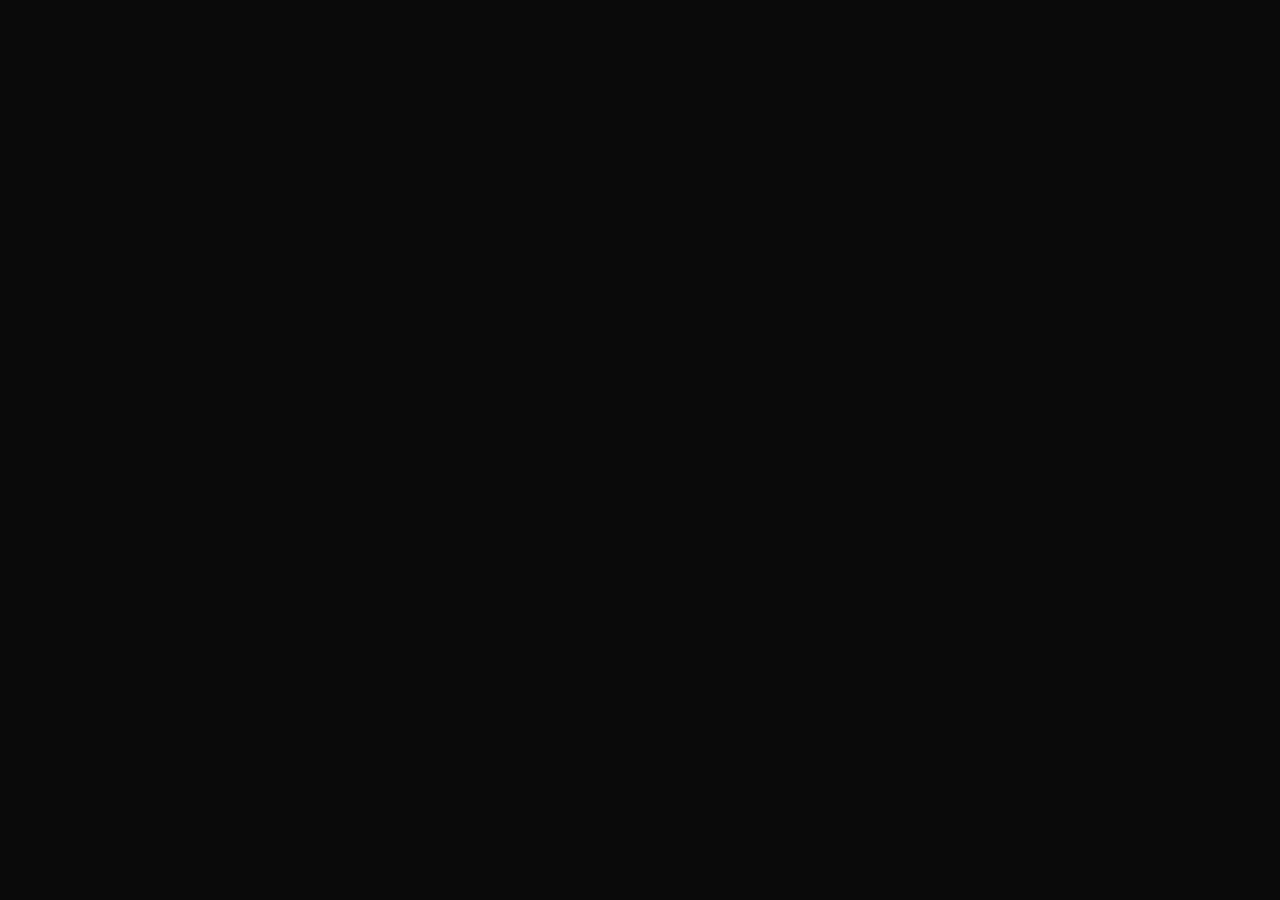
==== index.html @ 914f7a92 "added encrypted share link generator and secure link opener panel" ====
<!DOCTYPE html>
<html lang="en">
<head>
<meta charset="UTF-8">
<meta name="viewport" content="width=device-width, initial-scale=1.0">
<title>PhantomPen OS — Private Creative Workspace</title>
<link href="https://fonts.googleapis.com/css2?family=DM+Mono:wght@300;400;500&family=Syne:wght@400;600;700;800&family=Instrument+Serif:ital@0;1&display=swap" rel="stylesheet">
<link rel="stylesheet" href="src/styles.css">
</head>
<body>
  <div id="app">
    <!-- Boot Screen -->
    <div id="boot-screen">
      <div class="boot-inner">
        <div class="boot-logo">
          <span class="ghost-icon">◈</span>
          <h1>PhantomPen<span class="os-tag">OS</span></h1>
        </div>
        <div class="boot-bar-wrap">
          <div class="boot-bar"><div class="boot-fill"></div></div>
        </div>
        <p class="boot-status">Initializing secure workspace...</p>
      </div>
    </div>
    <!-- Unlock Screen -->
    <div id="unlock-screen" class="hidden">
        <div class="unlock-inner">
          <div class="lock-icon">🔒</div>
          <h2>Enter Passphrase</h2>
          <p class="unlock-sub">All data is encrypted locally. Nothing leaves your device.</p>
          <input type="password" id="passphrase-input" placeholder="Enter passphrase..." autocomplete="off" />
          <button id="unlock-btn" class="btn-primary">Unlock Workspace</button>
          <button id="create-btn" class="btn-ghost">Create New Vault</button>
          <p class="unlock-hint" id="unlock-hint"></p>
        </div>
      </div>
  
      <!-- Main Workspace -->
      <div id="workspace" class="hidden">
        <!-- Sidebar -->
        <aside id="sidebar">
          <div class="sidebar-header">
            <span class="ghost-icon-sm">◈</span>
            <span class="brand-sm">PhantomPen<em>OS</em></span>
            <button id="lock-btn" title="Lock Workspace">🔒</button>
          </div>
  
          <div class="sidebar-section">
            <div class="section-label">WORKSPACE</div>
            <button class="nav-btn active" data-panel="editor" onclick="switchPanel('editor')">
              <span>✏️</span> Editor
            </button>
            <button class="nav-btn" data-panel="files" onclick="switchPanel('files')">
              <span>📁</span> Files
            </button>
            <button class="nav-btn" data-panel="history" onclick="switchPanel('history')">
              <span>🕐</span> History
            </button>
            <button class="nav-btn" data-panel="share" onclick="switchPanel('share')">
              <span>🔗</span> Share
            </button>
            <button class="nav-btn" data-panel="settings" onclick="switchPanel('settings')">
              <span>⚙️</span> Settings
            </button>
          </div>
  
          <div class="sidebar-section">
            <div class="section-label">DOCUMENTS</div>
            <div id="doc-list"></div>
            <button class="new-doc-btn" onclick="newDocument()">+ New Document</button>
          </div>
  
          <div class="sidebar-footer">
            <div class="vault-status">
              <span class="status-dot"></span>
              <span id="vault-label">Vault locked</span>
            </div>
            <div class="storage-info" id="storage-info">0 docs · 0 KB</div>
          </div>
        </aside>
      <!-- Main Content -->
      <main id="main-content">

        <!-- Editor Panel -->
        <div id="panel-editor" class="panel active">
          <div class="editor-toolbar">
            <div class="doc-title-wrap">
              <input type="text" id="doc-title" placeholder="Untitled Document" class="doc-title-input" />
              <span class="save-indicator" id="save-indicator">●</span>
            </div>
            <div class="toolbar-actions">
              <button class="tool-btn" onclick="formatText('bold')" title="Bold">𝐁</button>
              <button class="tool-btn" onclick="formatText('italic')" title="Italic">𝐼</button>
              <button class="tool-btn" onclick="insertHeading(1)" title="H1">H1</button>
              <button class="tool-btn" onclick="insertHeading(2)" title="H2">H2</button>
              <button class="tool-btn" onclick="insertCodeBlock()" title="Code">⌨</button>
              <div class="toolbar-sep"></div>
              <button class="tool-btn" onclick="saveCurrentDoc()" title="Save">💾</button>
              <button class="tool-btn" onclick="exportDoc()" title="Export">⬇</button>
            </div>
          </div>
          <div id="editor" contenteditable="true" spellcheck="true" placeholder="Start writing... Everything is saved locally and encrypted."></div>
          <div class="editor-statusbar">
            <span id="word-count">0 words</span>
            <span id="char-count">0 chars</span>
            <span id="last-saved">Not saved</span>
          </div>
        </div>

        <!-- Files Panel -->
        <div id="panel-files" class="panel">
          <div class="panel-header">
            <h2>📁 File Vault</h2>
            <p>All files stored and encrypted locally.</p>
          </div>
          <div class="files-grid" id="files-grid">
            <div class="file-upload-zone" id="drop-zone">
              <div class="drop-content">
                <span class="drop-icon">⬆</span>
                <p>Drop files here or click to upload</p>
                <p class="drop-sub">Images, PDFs, code files — encrypted on-device</p>
                <input type="file" id="file-input" multiple hidden />
                <button class="btn-primary" onclick="document.getElementById('file-input').click()">Choose Files</button>
              </div>
            </div>
          </div>
          <div id="file-list" class="file-list"></div>
        </div>

        <!-- History Panel -->
        <div id="panel-history" class="panel">
          <div class="panel-header">
            <h2>🕐 Version History</h2>
            <p>Every save creates a snapshot. Restore any version.</p>
          </div>
          <div class="history-doc-select">
            <label>Document:</label>
            <select id="history-doc-select" onchange="loadHistory()">
              <option value="">— Select document —</option>
            </select>
          </div>
          <div id="history-list" class="history-list">
            <div class="empty-state">Select a document to view its history.</div>
          </div>
        </div>
        <!-- Share Panel -->
        <div id="panel-share" class="panel">
            <div class="panel-header">
              <h2>🔗 Secure Share</h2>
              <p>Generate encrypted, expiring share links. No server required — the key is in the URL fragment.</p>
            </div>
            <div class="share-form">
              <div class="form-group">
                <label>Document to share</label>
                <select id="share-doc-select">
                  <option value="">— Select document —</option>
                </select>
              </div>
              <div class="form-group">
                <label>Expires after</label>
                <select id="share-expiry">
                  <option value="3600000">1 hour</option>
                  <option value="86400000" selected>24 hours</option>
                  <option value="604800000">7 days</option>
                  <option value="0">Never</option>
                </select>
              </div>
              <div class="form-group">
                <label>Password protect (optional)</label>
                <input type="password" id="share-password" placeholder="Extra password layer..." />
              </div>
              <button class="btn-primary" onclick="generateShareLink()">Generate Share Link</button>
            </div>
            <div id="share-result" class="share-result hidden">
              <div class="share-link-box">
                <label>Your secure link:</label>
                <div class="link-copy-row">
                  <input type="text" id="share-link-output" readonly />
                  <button class="btn-copy" onclick="copyShareLink()">Copy</button>
                </div>
                <p class="share-note">⚠ The encryption key is in the URL fragment (#). Anyone with this link can read the document.</p>
              </div>
            </div>
  
            <div class="share-divider"></div>
  
            <div class="panel-header">
              <h2> Open Shared Link</h2>
              <p>Paste a PhantomPen share link to decrypt and read it.</p>
            </div>
            <div class="share-form">
              <div class="form-group">
                <label>Paste share link</label>
                <input type="text" id="open-share-input" placeholder="phantompen://share#..." />
              </div>
              <button class="btn-primary" onclick="openShareLink()">Decrypt & Open</button>
            </div>
            <div id="open-share-result" class="open-share-result hidden"></div>
          </div>
---- src/styles.css ----
:root {
    --bg: #0a0a0b;
    --bg2: #111114;
    --bg3: #18181c;
    --border: #2a2a30;
    --border2: #3a3a42;
    --text: #e8e8f0;
    --text2: #8888a0;
    --text3: #55556a;
    --accent: #7fff7f;
    --accent2: #5fdf5f;
    --accent-dim: #7fff7f22;
    --danger: #ff5f5f;
    --warn: #ffbf5f;
    --font-ui: 'Syne', sans-serif;
    --font-mono: 'DM Mono', monospace;
    --font-editor: 'Instrument Serif', serif;
    --sidebar-w: 240px;
    --radius: 8px;
  }
  
  *, *::before, *::after { box-sizing: border-box; margin: 0; padding: 0; }
  
  html, body {
    height: 100%;
    background: var(--bg);
    color: var(--text);
    font-family: var(--font-ui);
    font-size: 14px;
    overflow: hidden;
  }
  
  #app { height: 100vh; width: 100vw; overflow: hidden; }
  
  .hidden { display: none !important; }
  
  /* ─── BOOT SCREEN ─── */
  #boot-screen {
    position: fixed; inset: 0;
    background: var(--bg);
    display: flex; align-items: center; justify-content: center;
    z-index: 1000;
    animation: bootFadeOut 0.5s ease 2.5s forwards;
  }
  @keyframes bootFadeOut {
    to { opacity: 0; pointer-events: none; }
  }
  .boot-inner { text-align: center; }
  .boot-logo {
    display: flex; align-items: center; gap: 12px;
    justify-content: center; margin-bottom: 40px;
  }
  .ghost-icon {
    font-size: 48px; color: var(--accent);
    animation: ghostPulse 2s ease-in-out infinite;
  }
  @keyframes ghostPulse {
    0%, 100% { opacity: 1; text-shadow: 0 0 20px var(--accent); }
    50% { opacity: 0.6; text-shadow: 0 0 40px var(--accent); }
  }
  .boot-logo h1 {
    font-family: var(--font-ui);
    font-size: 36px;
    font-weight: 800;
    letter-spacing: -1px;
    color: var(--text);
  }
  .os-tag {
    font-size: 12px;
    background: var(--accent);
    color: var(--bg);
    padding: 2px 6px;
    border-radius: 4px;
    margin-left: 6px;
    vertical-align: middle;
    font-weight: 700;
    letter-spacing: 1px;
  }
  .boot-bar-wrap {
    width: 200px; margin: 0 auto 16px;
    background: var(--bg3); border-radius: 99px;
    height: 3px; overflow: hidden;
  }
  .boot-bar { height: 3px; }
  .boot-fill {
    height: 100%; background: var(--accent);
    border-radius: 99px;
    animation: bootProgress 2.4s ease forwards;
  }
  @keyframes bootProgress { from { width: 0%; } to { width: 100%; } }
  .boot-status {
    font-family: var(--font-mono);
    font-size: 11px;
    color: var(--text3);
    letter-spacing: 0.5px;
  }
  
  /* ─── UNLOCK SCREEN ─── */
  #unlock-screen {
    position: fixed; inset: 0;
    background: var(--bg);
    display: flex; align-items: center; justify-content: center;
    z-index: 900;
  }
  .unlock-inner {
    width: 380px;
    background: var(--bg2);
    border: 1px solid var(--border);
    border-radius: 16px;
    padding: 40px;
    text-align: center;
    box-shadow: 0 40px 80px rgba(0,0,0,0.5);
  }
  .lock-icon { font-size: 40px; margin-bottom: 16px; }
  .unlock-inner h2 {
    font-size: 24px; font-weight: 700;
    margin-bottom: 8px;
  }
  .unlock-sub {
    color: var(--text2); font-size: 13px;
    margin-bottom: 24px; line-height: 1.5;
  }
  #passphrase-input {
    width: 100%;
    background: var(--bg3);
    border: 1px solid var(--border);
    border-radius: var(--radius);
    color: var(--text);
    font-family: var(--font-mono);
    font-size: 14px;
    padding: 12px 16px;
    outline: none;
    margin-bottom: 12px;
    letter-spacing: 2px;
    transition: border-color 0.2s;
  }
  #passphrase-input:focus { border-color: var(--accent); }
  .btn-primary {
    width: 100%; padding: 12px;
    background: var(--accent);
    color: var(--bg);
    border: none; border-radius: var(--radius);
    font-family: var(--font-ui);
    font-size: 14px; font-weight: 700;
    cursor: pointer; letter-spacing: 0.5px;
    transition: background 0.2s, transform 0.1s;
    margin-bottom: 8px;
  }
  .btn-primary:hover { background: var(--accent2); }
  .btn-primary:active { transform: scale(0.98); }
  .btn-ghost {
    width: 100%; padding: 12px;
    background: transparent;
    color: var(--text2);
    border: 1px solid var(--border);
    border-radius: var(--radius);
    font-family: var(--font-ui);
    font-size: 14px; cursor: pointer;
    transition: border-color 0.2s, color 0.2s;
  }
  .btn-ghost:hover { border-color: var(--border2); color: var(--text); }
  .unlock-hint {
    margin-top: 12px; font-size: 12px;
    color: var(--danger); min-height: 16px;
  }
  
  /* ─── WORKSPACE ─── */
  #workspace {
    display: flex; height: 100vh;
  }

/* ─── SIDEBAR ─── */
#sidebar {
    width: var(--sidebar-w);
    background: var(--bg2);
    border-right: 1px solid var(--border);
    display: flex; flex-direction: column;
    flex-shrink: 0;
    overflow: hidden;
  }
  .sidebar-header {
    display: flex; align-items: center; gap: 8px;
    padding: 16px;
    border-bottom: 1px solid var(--border);
  }
  .ghost-icon-sm {
    color: var(--accent); font-size: 18px;
  }
  .brand-sm {
    font-weight: 800; font-size: 14px; flex: 1;
    letter-spacing: -0.3px;
  }
  .brand-sm em { font-style: normal; color: var(--accent); }
  #lock-btn {
    background: none; border: none; cursor: pointer;
    font-size: 14px; padding: 4px; opacity: 0.6;
    transition: opacity 0.2s;
  }
  #lock-btn:hover { opacity: 1; }
  
  .sidebar-section { padding: 12px 8px 4px; }
  .section-label {
    font-size: 10px; letter-spacing: 1.5px;
    color: var(--text3); padding: 0 8px;
    margin-bottom: 4px; font-weight: 600;
  }
  .nav-btn {
    display: flex; align-items: center; gap: 8px;
    width: 100%; padding: 8px 10px;
    background: none; border: none;
    color: var(--text2); border-radius: 6px;
    font-family: var(--font-ui); font-size: 13px;
    cursor: pointer; text-align: left;
    transition: background 0.15s, color 0.15s;
  }
  .nav-btn:hover { background: var(--bg3); color: var(--text); }
  .nav-btn.active {
    background: var(--accent-dim);
    color: var(--accent);
  }
  .nav-btn span { font-size: 14px; }
  
  #doc-list { padding: 0 0 4px; }
  .doc-item {
    display: flex; align-items: center;
    padding: 7px 10px; border-radius: 6px;
    cursor: pointer; font-size: 13px;
    color: var(--text2);
    transition: background 0.15s, color 0.15s;
    gap: 6px; position: relative;
  }
  .doc-item:hover { background: var(--bg3); color: var(--text); }
  .doc-item.active { background: var(--bg3); color: var(--text); }
  .doc-item-name {
    flex: 1; overflow: hidden;
    text-overflow: ellipsis; white-space: nowrap;
    font-size: 12px;
  }
  .doc-delete {
    opacity: 0; background: none; border: none;
    color: var(--danger); cursor: pointer;
    font-size: 12px; padding: 2px 4px;
    border-radius: 3px;
    transition: opacity 0.15s;
  }
  .doc-item:hover .doc-delete { opacity: 1; }
  
  .new-doc-btn {
    width: 100%; padding: 7px 10px;
    background: none; border: 1px dashed var(--border);
    border-radius: 6px; color: var(--text3);
    font-family: var(--font-ui); font-size: 12px;
    cursor: pointer; text-align: left;
    transition: border-color 0.2s, color 0.2s;
    margin-top: 4px;
  }
  .new-doc-btn:hover { border-color: var(--accent); color: var(--accent); }
  
  .sidebar-footer {
    margin-top: auto;
    padding: 12px 16px;
    border-top: 1px solid var(--border);
  }
  .vault-status {
    display: flex; align-items: center; gap: 6px;
    font-size: 12px; color: var(--text2);
    margin-bottom: 4px;
  }
  .status-dot {
    width: 6px; height: 6px; border-radius: 50%;
    background: var(--accent);
    box-shadow: 0 0 6px var(--accent);
    animation: statusPulse 2s ease-in-out infinite;
  }
  @keyframes statusPulse {
    0%, 100% { opacity: 1; } 50% { opacity: 0.4; }
  }
  .storage-info { font-size: 11px; color: var(--text3); font-family: var(--font-mono); }
  
  /* ─── MAIN CONTENT ─── */
  #main-content {
    flex: 1; overflow: hidden; position: relative;
  }
  .panel {
    display: none; height: 100%; overflow-y: auto;
  }
  .panel.active { display: flex; flex-direction: column; }
  .panel-header {
    padding: 32px 40px 24px;
    border-bottom: 1px solid var(--border);
  }
  .panel-header h2 { font-size: 20px; font-weight: 700; margin-bottom: 4px; }
  .panel-header p { color: var(--text2); font-size: 13px; line-height: 1.5; }
  
  /* ─── EDITOR ─── */
  #panel-editor { background: var(--bg); }
  .editor-toolbar {
    display: flex; align-items: center;
    padding: 12px 24px;
    border-bottom: 1px solid var(--border);
    gap: 12px; flex-shrink: 0;
    background: var(--bg2);
  }
  .doc-title-wrap {
    display: flex; align-items: center; gap: 8px; flex: 1;
  }
  .doc-title-input {
    background: none; border: none;
    color: var(--text); font-family: var(--font-ui);
    font-size: 16px; font-weight: 700;
    outline: none; flex: 1;
  }
  .doc-title-input::placeholder { color: var(--text3); }
  .save-indicator {
    font-size: 10px; color: var(--text3);
    transition: color 0.3s;
  }
  .save-indicator.unsaved { color: var(--warn); }
  .save-indicator.saved { color: var(--accent); }
  
  .toolbar-actions { display: flex; align-items: center; gap: 4px; }
  .tool-btn {
    background: none; border: none;
    color: var(--text2); cursor: pointer;
    padding: 6px 8px; border-radius: 4px;
    font-size: 13px; font-weight: 600;
    transition: background 0.15s, color 0.15s;
  }
  .tool-btn:hover { background: var(--bg3); color: var(--text); }
  .toolbar-sep {
    width: 1px; height: 20px;
    background: var(--border); margin: 0 4px;
  }
  
  #editor {
    flex: 1; padding: 48px 80px;
    font-family: var(--font-editor);
    font-size: 18px; line-height: 1.8;
    color: var(--text);
    outline: none; overflow-y: auto;
    max-width: 800px; margin: 0 auto; width: 100%;
  }

  #editor:empty:before {
    content: attr(placeholder);
    color: var(--text3); pointer-events: none;
  }
  #editor h1 { font-size: 2em; font-weight: 700; margin: 24px 0 12px; }
  #editor h2 { font-size: 1.5em; font-weight: 600; margin: 20px 0 10px; }
  #editor h3 { font-size: 1.2em; font-weight: 600; margin: 16px 0 8px; }
  #editor p { margin-bottom: 12px; }
  #editor code {
    font-family: var(--font-mono);
    background: var(--bg3); padding: 2px 6px;
    border-radius: 4px; font-size: 0.85em;
  }
  #editor pre {
    background: var(--bg2); border: 1px solid var(--border);
    border-radius: 8px; padding: 16px 20px;
    margin: 16px 0; overflow-x: auto;
  }
  #editor pre code { background: none; padding: 0; }
  #editor strong { color: var(--accent); }
  
  .editor-statusbar {
    display: flex; gap: 20px; align-items: center;
    padding: 8px 80px;
    border-top: 1px solid var(--border);
    font-family: var(--font-mono);
    font-size: 11px; color: var(--text3);
    flex-shrink: 0;
    background: var(--bg2);
  }
  #last-saved { margin-left: auto; }
  
  /* ─── FILES ─── */
  #panel-files { padding: 0; }
  .files-grid { padding: 24px 40px; }
  .file-upload-zone {
    border: 2px dashed var(--border);
    border-radius: 12px;
    padding: 40px;
    text-align: center;
    transition: border-color 0.2s, background 0.2s;
    margin-bottom: 24px;
  }
  .file-upload-zone.drag-over {
    border-color: var(--accent);
    background: var(--accent-dim);
  }
  .drop-icon { font-size: 36px; margin-bottom: 12px; display: block; }
  .drop-content p { color: var(--text2); margin-bottom: 8px; }
  .drop-sub { font-size: 12px; color: var(--text3); margin-bottom: 16px; }
  .drop-content .btn-primary { width: auto; display: inline-block; }
  .file-list { padding: 0 40px 24px; }
  .file-item {
    display: flex; align-items: center; gap: 12px;
    padding: 12px 16px;
    background: var(--bg2);
    border: 1px solid var(--border);
    border-radius: 8px; margin-bottom: 8px;
    transition: border-color 0.2s;
  }
  .file-item:hover { border-color: var(--border2); }
  .file-icon { font-size: 24px; flex-shrink: 0; }
  .file-info { flex: 1; min-width: 0; }
  .file-name {
    font-size: 14px; font-weight: 600;
    white-space: nowrap; overflow: hidden; text-overflow: ellipsis;
  }
  .file-meta { font-size: 11px; color: var(--text2); font-family: var(--font-mono); }
  .file-actions { display: flex; gap: 6px; }
  .file-action-btn {
    background: var(--bg3); border: 1px solid var(--border);
    color: var(--text2); cursor: pointer;
    padding: 5px 10px; border-radius: 5px;
    font-size: 12px; transition: all 0.15s;
  }
  .file-action-btn:hover { border-color: var(--accent); color: var(--accent); }
  .file-action-btn.danger:hover { border-color: var(--danger); color: var(--danger); }
  
  /* ─── HISTORY ─── */
  #panel-history { padding: 0; }
  .history-doc-select {
    padding: 20px 40px;
    display: flex; align-items: center; gap: 12px;
    border-bottom: 1px solid var(--border);
    flex-shrink: 0;
  }
  .history-doc-select label { color: var(--text2); font-size: 13px; }
  .history-doc-select select, #share-doc-select, #share-expiry, #autolock-select {
    background: var(--bg3); border: 1px solid var(--border);
    border-radius: 6px; color: var(--text);
    font-family: var(--font-ui); font-size: 13px;
    padding: 7px 12px; outline: none;
    transition: border-color 0.2s;
  }
  .history-doc-select select:focus,
  #share-doc-select:focus,
  #share-expiry:focus { border-color: var(--accent); }
  
  .history-list { flex: 1; overflow-y: auto; padding: 16px 40px; }
  .history-item {
    display: flex; align-items: center; gap: 12px;
    padding: 12px 16px;
    background: var(--bg2); border: 1px solid var(--border);
    border-radius: 8px; margin-bottom: 8px;
    transition: border-color 0.2s;
  }
  .history-item:hover { border-color: var(--border2); }
  .history-time {
    font-family: var(--font-mono); font-size: 12px;
    color: var(--text2); white-space: nowrap;
  }
  .history-preview {
    flex: 1; font-size: 13px; color: var(--text2);
    overflow: hidden; text-overflow: ellipsis; white-space: nowrap;
  }
  .history-restore {
    background: none; border: 1px solid var(--border);
    color: var(--text2); cursor: pointer;
    padding: 5px 10px; border-radius: 5px;
    font-size: 12px; transition: all 0.15s;
  }
  .history-restore:hover { border-color: var(--accent); color: var(--accent); }
  .empty-state {
    text-align: center; padding: 60px 20px;
    color: var(--text3); font-size: 14px;
  }
  
  /* ─── SHARE ─── */
  #panel-share { padding: 0; }
  .share-form { padding: 24px 40px; }
  .form-group { margin-bottom: 16px; }
  .form-group label {
    display: block; font-size: 12px; font-weight: 600;
    color: var(--text2); margin-bottom: 6px; letter-spacing: 0.5px;
  }
  .form-group input[type="text"],
.form-group input[type="password"],
.form-group select {
  width: 100%;
  background: var(--bg3); border: 1px solid var(--border);
  border-radius: 6px; color: var(--text);
  font-family: var(--font-ui); font-size: 13px;
  padding: 10px 14px; outline: none;
  transition: border-color 0.2s;
}
.form-group input:focus,
.form-group select:focus { border-color: var(--accent); }
.share-form .btn-primary { width: auto; }

.share-result, .open-share-result {
  padding: 0 40px 24px;
}
.share-link-box {
  background: var(--bg3);
  border: 1px solid var(--accent);
  border-radius: 8px; padding: 16px;
}
.share-link-box label {
  font-size: 11px; color: var(--text2);
  font-weight: 600; letter-spacing: 0.5px;
  display: block; margin-bottom: 8px;
}
.link-copy-row { display: flex; gap: 8px; }
#share-link-output {
  flex: 1; background: var(--bg2);
  border: 1px solid var(--border);
  border-radius: 6px; color: var(--text2);
  font-family: var(--font-mono); font-size: 11px;
  padding: 8px 12px; outline: none;
}
.btn-copy {
  background: var(--accent); color: var(--bg);
  border: none; border-radius: 6px;
  font-family: var(--font-ui); font-size: 12px;
  font-weight: 700; cursor: pointer; padding: 8px 14px;
  transition: background 0.2s;
}
.btn-copy:hover { background: var(--accent2); }
.share-note {
  font-size: 11px; color: var(--warn);
  margin-top: 10px; line-height: 1.4;
}
.share-divider {
  height: 1px; background: var(--border);
  margin: 8px 40px;
}
.open-share-result {
  background: var(--bg2);
  border: 1px solid var(--accent);
  border-radius: 8px; margin: 0 40px;
  padding: 20px;
  white-space: pre-wrap;
  font-family: var(--font-editor);
  font-size: 16px; line-height: 1.7;
}

/* ─── SETTINGS ─── */
#panel-settings { padding: 0; overflow-y: auto; }
.settings-section {
  padding: 24px 40px;
  border-bottom: 1px solid var(--border);
}
.settings-section h3 {
  font-size: 13px; font-weight: 700;
  color: var(--text2); letter-spacing: 1px;
  text-transform: uppercase; margin-bottom: 16px;
}
.setting-row {
  display: flex; align-items: center; gap: 16px;
  padding: 12px 0;
  border-bottom: 1px solid var(--border);
}
.setting-row:last-child { border-bottom: none; }
.setting-row > div { flex: 1; }
.setting-row strong { font-size: 14px; display: block; margin-bottom: 2px; }
.setting-row p { font-size: 12px; color: var(--text2); }
.btn-secondary {
  background: var(--bg3); border: 1px solid var(--border);
  border-radius: 6px; color: var(--text);
  font-family: var(--font-ui); font-size: 13px;
  cursor: pointer; padding: 8px 16px;
  white-space: nowrap;
  transition: border-color 0.2s;
}
.btn-secondary:hover { border-color: var(--accent); }
.btn-danger {
  background: #ff1f1f22; border: 1px solid var(--danger);
  border-radius: 6px; color: var(--danger);
  font-family: var(--font-ui); font-size: 13px;
  cursor: pointer; padding: 8px 16px;
  white-space: nowrap;
  transition: background 0.2s;
}
.btn-danger:hover { background: #ff1f1f44; }
.danger-row { border: 1px solid #ff1f1f44; border-radius: 8px; padding: 12px 16px; }
.about-block {
  background: var(--bg3); border-radius: 8px; padding: 16px 20px;
  font-size: 13px; line-height: 2; color: var(--text2);
  font-family: var(--font-mono);
}

/* ─── TOAST ─── */
.toast {
  position: fixed; bottom: 24px; right: 24px;
  background: var(--bg2); border: 1px solid var(--accent);
  color: var(--text); padding: 12px 20px;
  border-radius: 8px; font-size: 13px;
  box-shadow: 0 8px 24px rgba(0,0,0,0.4);
  z-index: 9999;
  animation: toastIn 0.2s ease;
}
.toast.error { border-color: var(--danger); }
@keyframes toastIn {
  from { opacity: 0; transform: translateY(8px); }
  to { opacity: 1; transform: translateY(0); }
}

/* ─── SCROLLBAR ─── */
::-webkit-scrollbar { width: 6px; }
::-webkit-scrollbar-track { background: transparent; }
::-webkit-scrollbar-thumb { background: var(--border2); border-radius: 3px; }
::-webkit-scrollbar-thumb:hover { background: var(--text3); }
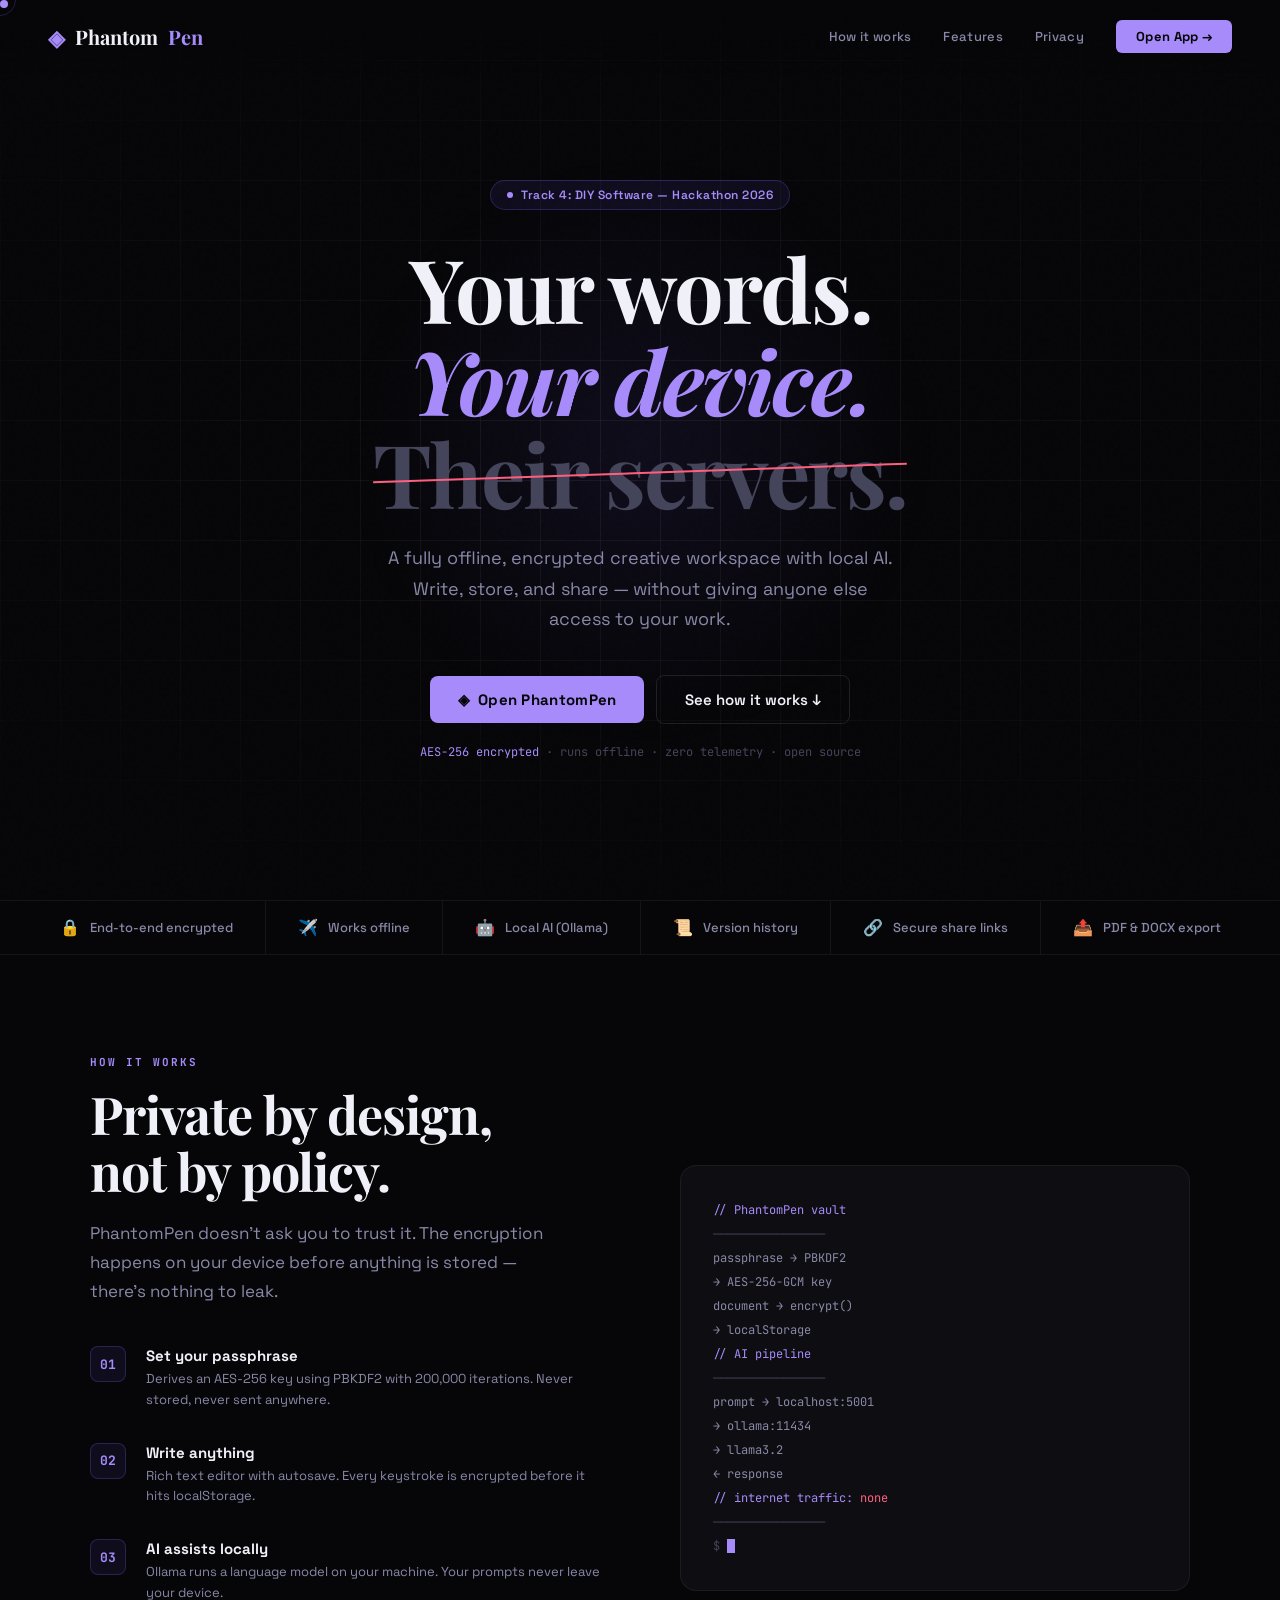
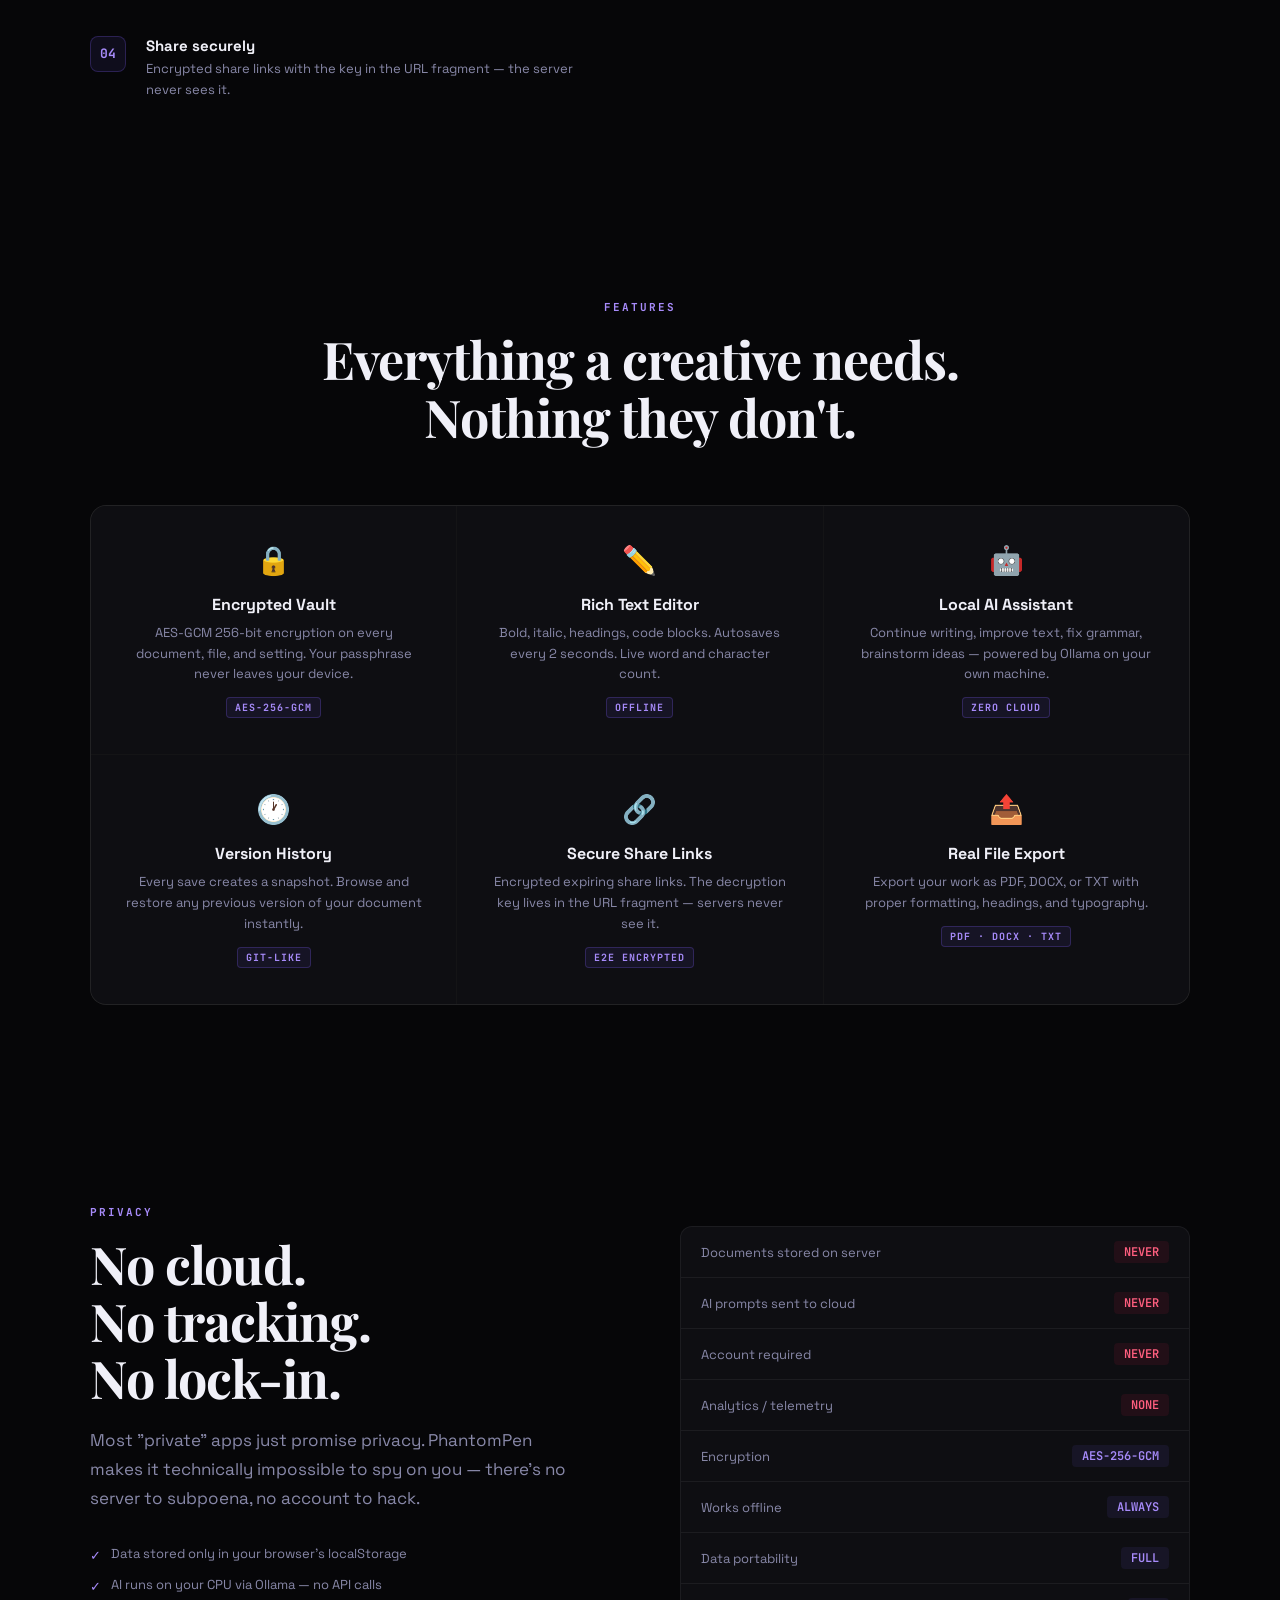
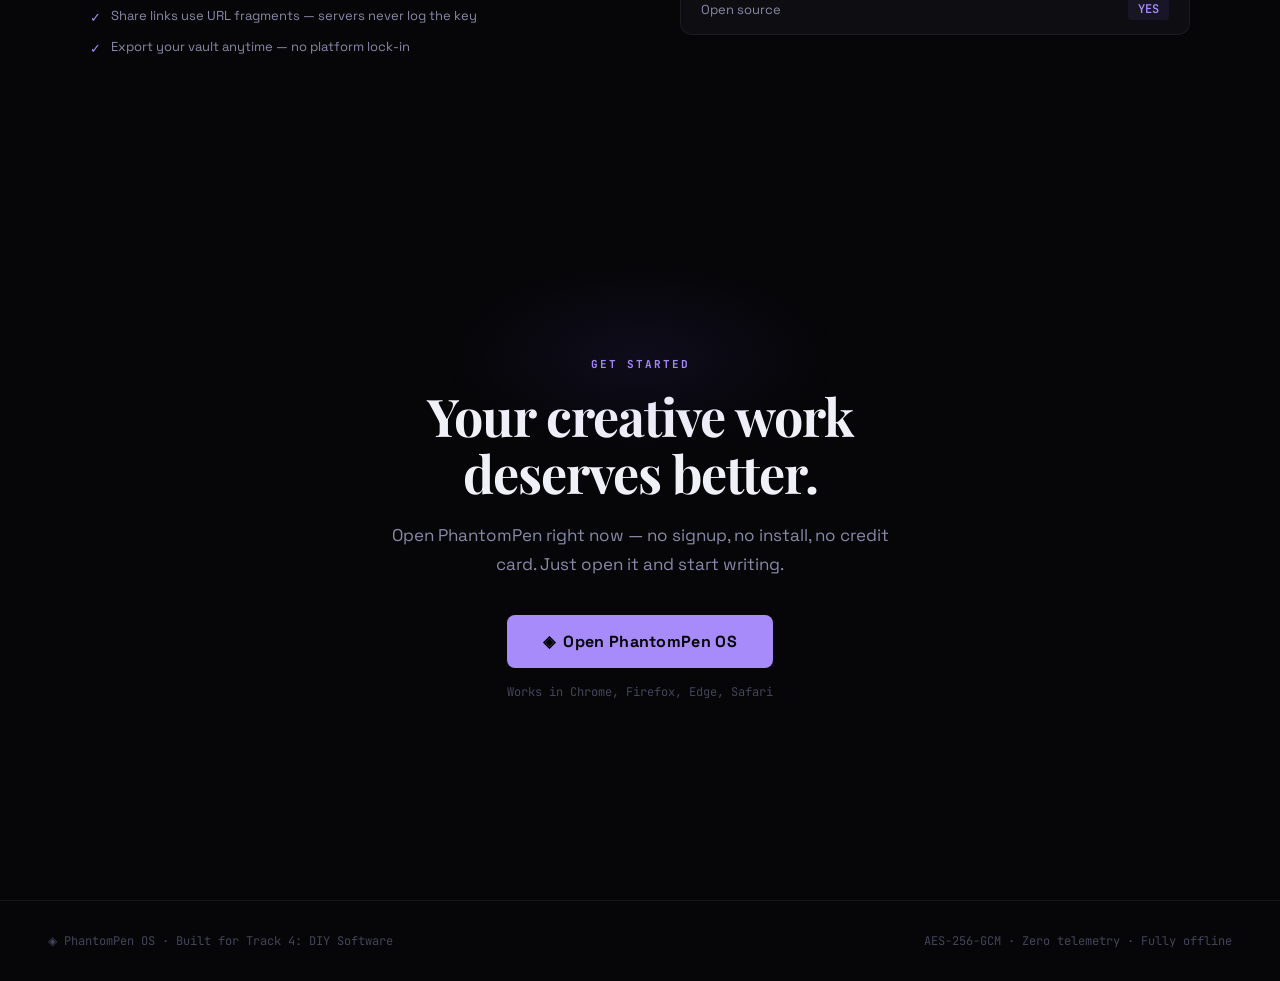
==== commit d54bbc11: "changed index.html to reflect the change of the color" ====
--- a/index.html
+++ b/index.html
@@ -4,196 +4,702 @@
 <meta charset="UTF-8">
 <meta name="viewport" content="width=device-width, initial-scale=1.0">
 <title>PhantomPen OS — Private Creative Workspace</title>
-<link href="https://fonts.googleapis.com/css2?family=DM+Mono:wght@300;400;500&family=Syne:wght@400;600;700;800&family=Instrument+Serif:ital@0;1&display=swap" rel="stylesheet">
-<link rel="stylesheet" href="src/styles.css">
+<link rel="manifest" href="/manifest.json">
+<meta name="theme-color" content="#a78bfa">
+<meta name="description" content="A fully offline, encrypted creative workspace with local AI. No cloud. No tracking. No lock-in.">
+<style>
+@import url('https://fonts.googleapis.com/css2?family=Space+Grotesk:wght@300;400;500;600;700&family=Playfair+Display:ital,wght@0,700;1,400&family=JetBrains+Mono:wght@400;500&display=swap');
+
+*, *::before, *::after { box-sizing: border-box; margin: 0; padding: 0; }
+
+:root {
+  --bg: #060608;
+  --bg2: #0e0e12;
+  --bg3: #16161c;
+  --border: #ffffff0f;
+  --border2: #ffffff1a;
+  --text: #f0f0f8;
+  --text2: #8888a8;
+  --text3: #44445a;
+  --accent: #a78bfa;
+  --accent2: #7c3aed;
+  --accent-dim: #7b5ef815;
+  --accent-glow: #7b5ef840;
+  --red: #ff5f7f;
+  --amber: #ffbf5f;
+}
+
+html { scroll-behavior: smooth; }
+
+body {
+  background: var(--bg);
+  color: var(--text);
+  font-family: 'Space Grotesk', sans-serif;
+  overflow-x: hidden;
+  cursor: none;
+}
+
+/* ── CUSTOM CURSOR ── */
+.cursor {
+  width: 8px; height: 8px;
+  background: var(--accent);
+  border-radius: 50%;
+  position: fixed; pointer-events: none;
+  z-index: 9999;
+  transition: transform 0.1s ease;
+  mix-blend-mode: screen;
+}
+.cursor-ring {
+  width: 32px; height: 32px;
+  border: 1px solid var(--accent-glow);
+  border-radius: 50%;
+  position: fixed; pointer-events: none;
+  z-index: 9998;
+  transition: transform 0.15s ease, width 0.2s, height 0.2s;
+}
+
+/* ── NOISE TEXTURE ── */
+body::before {
+  content: '';
+  position: fixed; inset: 0;
+  background-image: url("data:image/svg+xml,%3Csvg viewBox='0 0 256 256' xmlns='http://www.w3.org/2000/svg'%3E%3Cfilter id='noise'%3E%3CfeTurbulence type='fractalNoise' baseFrequency='0.9' numOctaves='4' stitchTiles='stitch'/%3E%3C/filter%3E%3Crect width='100%25' height='100%25' filter='url(%23noise)' opacity='0.03'/%3E%3C/svg%3E");
+  pointer-events: none; z-index: 0; opacity: 0.4;
+}
+
+/* ── NAV ── */
+nav {
+  position: fixed; top: 0; left: 0; right: 0;
+  padding: 20px 48px;
+  display: flex; align-items: center; justify-content: space-between;
+  z-index: 100;
+  background: linear-gradient(to bottom, var(--bg) 0%, transparent 100%);
+}
+.nav-logo {
+  display: flex; align-items: center; gap: 10px;
+  font-family: 'Playfair Display', serif;
+  font-size: 20px; font-weight: 700;
+  text-decoration: none; color: var(--text);
+}
+.nav-logo-icon {
+  color: var(--accent); font-size: 22px;
+  animation: iconPulse 3s ease-in-out infinite;
+}
+@keyframes iconPulse {
+  0%,100% { text-shadow: 0 0 10px var(--accent-glow); }
+  50% { text-shadow: 0 0 30px var(--accent), 0 0 60px var(--accent-glow); }
+}
+.nav-logo span { color: var(--accent); }
+.nav-links { display: flex; align-items: center; gap: 32px; }
+.nav-links a {
+  color: var(--text2); text-decoration: none;
+  font-size: 13px; font-weight: 500; letter-spacing: 0.3px;
+  transition: color 0.2s;
+}
+.nav-links a:hover { color: var(--text); }
+.nav-cta {
+  background: var(--accent) !important;
+  color: var(--bg) !important;
+  padding: 8px 20px !important;
+  border-radius: 6px !important;
+  font-weight: 700 !important;
+  transition: background 0.2s, transform 0.1s !important;
+}
+.nav-cta:hover { background: var(--accent2) !important; transform: translateY(-1px); }
+
+/* ── HERO ── */
+#hero {
+  min-height: 100vh;
+  display: flex; align-items: center; justify-content: center;
+  padding: 120px 48px 80px;
+  position: relative; overflow: hidden;
+  text-align: center;
+}
+
+.hero-grid {
+  position: absolute; inset: 0;
+  background-image:
+    linear-gradient(var(--border) 1px, transparent 1px),
+    linear-gradient(90deg, var(--border) 1px, transparent 1px);
+  background-size: 60px 60px;
+  mask-image: radial-gradient(ellipse 80% 60% at 50% 50%, black, transparent);
+}
+
+.hero-glow {
+  position: absolute;
+  width: 600px; height: 600px;
+  background: radial-gradient(circle, var(--accent-dim) 0%, transparent 70%);
+  top: 50%; left: 50%; transform: translate(-50%, -50%);
+  pointer-events: none;
+}
+
+.hero-inner { position: relative; z-index: 1; max-width: 800px; }
+
+.hero-badge {
+  display: inline-flex; align-items: center; gap: 8px;
+  background: var(--accent-dim);
+  border: 1px solid var(--accent-glow);
+  border-radius: 99px;
+  padding: 6px 16px;
+  font-size: 12px; font-weight: 600;
+  color: var(--accent); letter-spacing: 0.5px;
+  margin-bottom: 32px;
+  animation: fadeUp 0.6s ease both;
+}
+.badge-dot {
+  width: 6px; height: 6px; border-radius: 50%;
+  background: var(--accent);
+  animation: iconPulse 2s ease-in-out infinite;
+}
+
+.hero-title {
+  font-family: 'Playfair Display', serif;
+  font-size: clamp(48px, 8vw, 88px);
+  line-height: 1.05;
+  letter-spacing: -2px;
+  margin-bottom: 24px;
+  animation: fadeUp 0.6s ease 0.1s both;
+}
+.hero-title em {
+  font-style: italic;
+  color: var(--accent);
+}
+.hero-title .strike {
+  position: relative; color: var(--text3);
+}
+.hero-title .strike::after {
+  content: '';
+  position: absolute; left: 0; right: 0; top: 50%;
+  height: 2px; background: var(--red);
+  transform: rotate(-2deg);
+}
+
+.hero-sub {
+  font-size: 18px; color: var(--text2); line-height: 1.7;
+  max-width: 520px; margin: 0 auto 40px;
+  animation: fadeUp 0.6s ease 0.2s both;
+}
+
+.hero-actions {
+  display: flex; align-items: center; justify-content: center;
+  gap: 12px; flex-wrap: wrap;
+  animation: fadeUp 0.6s ease 0.3s both;
+}
+.btn-main {
+  display: inline-flex; align-items: center; gap: 8px;
+  background: var(--accent); color: var(--bg);
+  padding: 14px 28px; border-radius: 8px;
+  font-family: 'Space Grotesk', sans-serif;
+  font-size: 15px; font-weight: 700;
+  text-decoration: none; letter-spacing: 0.3px;
+  transition: background 0.2s, transform 0.15s, box-shadow 0.2s;
+  box-shadow: 0 0 0 0 var(--accent-glow);
+}
+.btn-main:hover {
+  background: var(--accent2);
+  transform: translateY(-2px);
+  box-shadow: 0 8px 30px var(--accent-glow);
+}
+.btn-outline {
+  display: inline-flex; align-items: center; gap: 8px;
+  background: transparent; color: var(--text);
+  padding: 14px 28px; border-radius: 8px;
+  border: 1px solid var(--border2);
+  font-family: 'Space Grotesk', sans-serif;
+  font-size: 15px; font-weight: 600;
+  text-decoration: none;
+  transition: border-color 0.2s, transform 0.15s;
+}
+.btn-outline:hover { border-color: var(--text2); transform: translateY(-2px); }
+
+.hero-note {
+  margin-top: 20px;
+  font-size: 12px; color: var(--text3);
+  font-family: 'JetBrains Mono', monospace;
+  animation: fadeUp 0.6s ease 0.4s both;
+}
+.hero-note span { color: var(--accent); }
+
+/* ── FEATURE STRIP ── */
+.feature-strip {
+  display: flex; align-items: center; justify-content: center;
+  flex-wrap: wrap; gap: 0;
+  border-top: 1px solid var(--border);
+  border-bottom: 1px solid var(--border);
+  padding: 0;
+  overflow: hidden;
+}
+.strip-item {
+  display: flex; align-items: center; gap: 10px;
+  padding: 16px 32px;
+  border-right: 1px solid var(--border);
+  font-size: 13px; color: var(--text2); font-weight: 500;
+  white-space: nowrap;
+}
+.strip-item:last-child { border-right: none; }
+.strip-icon { color: var(--accent); font-size: 16px; }
+
+/* ── SECTIONS ── */
+section { padding: 100px 48px; position: relative; }
+
+.section-label {
+  font-size: 11px; letter-spacing: 2px; font-weight: 700;
+  color: var(--accent); text-transform: uppercase;
+  margin-bottom: 16px; font-family: 'JetBrains Mono', monospace;
+}
+.section-title {
+  font-family: 'Playfair Display', serif;
+  font-size: clamp(32px, 5vw, 52px);
+  line-height: 1.1; letter-spacing: -1px;
+  margin-bottom: 20px;
+}
+.section-sub {
+  font-size: 17px; color: var(--text2); line-height: 1.7;
+  max-width: 480px;
+}
+
+/* ── HOW IT WORKS ── */
+#how {
+  display: grid;
+  grid-template-columns: 1fr 1fr;
+  gap: 80px; align-items: center;
+  max-width: 1100px; margin: 0 auto;
+}
+.steps { display: flex; flex-direction: column; gap: 32px; }
+.step {
+  display: flex; gap: 20px;
+  opacity: 0; transform: translateX(-20px);
+  transition: opacity 0.5s ease, transform 0.5s ease;
+}
+.step.visible { opacity: 1; transform: translateX(0); }
+.step-num {
+  width: 36px; height: 36px; border-radius: 8px;
+  background: var(--accent-dim); border: 1px solid var(--accent-glow);
+  display: flex; align-items: center; justify-content: center;
+  font-family: 'JetBrains Mono', monospace;
+  font-size: 13px; color: var(--accent); font-weight: 700;
+  flex-shrink: 0;
+}
+.step-content strong {
+  display: block; font-size: 15px; margin-bottom: 4px;
+}
+.step-content p { font-size: 13px; color: var(--text2); line-height: 1.6; }
+
+.how-visual {
+  background: var(--bg2);
+  border: 1px solid var(--border);
+  border-radius: 16px; padding: 32px;
+  font-family: 'JetBrains Mono', monospace;
+  font-size: 12px; color: var(--text3);
+  line-height: 2;
+}
+.how-visual .line-green { color: var(--accent); }
+.how-visual .line-dim { color: var(--text3); }
+.how-visual .line-text { color: var(--text2); }
+.cursor-blink {
+  display: inline-block; width: 8px; height: 14px;
+  background: var(--accent); vertical-align: middle;
+  animation: blink 1s step-end infinite;
+}
+@keyframes blink { 0%,100%{opacity:1} 50%{opacity:0} }
+
+/* ── FEATURES GRID ── */
+#features { max-width: 1100px; margin: 0 auto; text-align: center; }
+.features-grid {
+  display: grid;
+  grid-template-columns: repeat(3, 1fr);
+  gap: 1px; margin-top: 60px;
+  border: 1px solid var(--border);
+  border-radius: 16px; overflow: hidden;
+  background: var(--border);
+}
+.feature-card {
+  background: var(--bg2); padding: 36px 32px;
+  transition: background 0.2s;
+  opacity: 0; transform: translateY(20px);
+  transition: opacity 0.5s ease, transform 0.5s ease, background 0.2s;
+}
+.feature-card.visible { opacity: 1; transform: translateY(0); }
+.feature-card:hover { background: var(--bg3); }
+.feature-icon {
+  font-size: 28px; margin-bottom: 16px; display: block;
+}
+.feature-card h3 {
+  font-size: 16px; font-weight: 700; margin-bottom: 8px;
+}
+.feature-card p { font-size: 13px; color: var(--text2); line-height: 1.6; }
+.feature-tag {
+  display: inline-block; margin-top: 12px;
+  font-size: 10px; letter-spacing: 1px; font-weight: 700;
+  color: var(--accent); background: var(--accent-dim);
+  border: 1px solid var(--accent-glow);
+  padding: 3px 8px; border-radius: 4px;
+  font-family: 'JetBrains Mono', monospace;
+}
+
+/* ── PRIVACY SECTION ── */
+#privacy {
+  max-width: 1100px; margin: 0 auto;
+  display: grid; grid-template-columns: 1fr 1fr;
+  gap: 80px; align-items: center;
+}
+.privacy-table {
+  background: var(--bg2); border: 1px solid var(--border);
+  border-radius: 12px; overflow: hidden;
+}
+.privacy-row {
+  display: flex; align-items: center;
+  padding: 14px 20px; border-bottom: 1px solid var(--border);
+  font-size: 13px; gap: 12px;
+}
+.privacy-row:last-child { border-bottom: none; }
+.privacy-label { flex: 1; color: var(--text2); }
+.privacy-val {
+  font-family: 'JetBrains Mono', monospace;
+  font-size: 12px; font-weight: 600;
+  padding: 3px 10px; border-radius: 4px;
+}
+.val-green { background: var(--accent-dim); color: var(--accent); }
+.val-red { background: #ff1f4f15; color: var(--red); }
+
+/* ── CTA ── */
+#cta {
+  text-align: center; max-width: 600px; margin: 0 auto;
+  padding: 100px 48px;
+}
+.cta-glow {
+  position: absolute; left: 50%; transform: translateX(-50%);
+  width: 400px; height: 200px;
+  background: radial-gradient(ellipse, var(--accent-dim) 0%, transparent 70%);
+  pointer-events: none;
+}
+
+/* ── FOOTER ── */
+footer {
+  border-top: 1px solid var(--border);
+  padding: 32px 48px;
+  display: flex; align-items: center; justify-content: space-between;
+  font-size: 12px; color: var(--text3);
+  font-family: 'JetBrains Mono', monospace;
+}
+footer a { color: var(--text3); text-decoration: none; }
+footer a:hover { color: var(--text2); }
+
+/* ── ANIMATIONS ── */
+@keyframes fadeUp {
+  from { opacity: 0; transform: translateY(24px); }
+  to { opacity: 1; transform: translateY(0); }
+}
+
+@media (max-width: 768px) {
+  nav { padding: 16px 24px; }
+  .nav-links { display: none; }
+  #hero { padding: 100px 24px 60px; }
+  #how, #privacy { grid-template-columns: 1fr; gap: 40px; padding: 60px 24px; }
+  section { padding: 60px 24px; }
+  .features-grid { grid-template-columns: 1fr; }
+  .strip-item { padding: 12px 20px; font-size: 12px; }
+  footer { flex-direction: column; gap: 8px; text-align: center; }
+}
+</style>
 </head>
 <body>
-  <div id="app">
-    <!-- Boot Screen -->
-    <div id="boot-screen">
-      <div class="boot-inner">
-        <div class="boot-logo">
-          <span class="ghost-icon">◈</span>
-          <h1>PhantomPen<span class="os-tag">OS</span></h1>
-        </div>
-        <div class="boot-bar-wrap">
-          <div class="boot-bar"><div class="boot-fill"></div></div>
-        </div>
-        <p class="boot-status">Initializing secure workspace...</p>
-      </div>
+
+<div class="cursor" id="cursor"></div>
+<div class="cursor-ring" id="cursor-ring"></div>
+
+<!-- NAV -->
+<nav>
+  <a href="/" class="nav-logo">
+    <span class="nav-logo-icon">◈</span>
+    Phantom<span>Pen</span>
+  </a>
+  <div class="nav-links">
+    <a href="#how">How it works</a>
+    <a href="#features">Features</a>
+    <a href="#privacy">Privacy</a>
+    <a href="app.html" class="nav-cta">Open App →</a>
+  </div>
+</nav>
+
+<!-- HERO -->
+<section id="hero">
+  <div class="hero-grid"></div>
+  <div class="hero-glow"></div>
+  <div class="hero-inner">
+    <div class="hero-badge">
+      <span class="badge-dot"></span>
+      Track 4: DIY Software — Hackathon 2026
     </div>
-    <!-- Unlock Screen -->
-    <div id="unlock-screen" class="hidden">
-        <div class="unlock-inner">
-          <div class="lock-icon">🔒</div>
-          <h2>Enter Passphrase</h2>
-          <p class="unlock-sub">All data is encrypted locally. Nothing leaves your device.</p>
-          <input type="password" id="passphrase-input" placeholder="Enter passphrase..." autocomplete="off" />
-          <button id="unlock-btn" class="btn-primary">Unlock Workspace</button>
-          <button id="create-btn" class="btn-ghost">Create New Vault</button>
-          <p class="unlock-hint" id="unlock-hint"></p>
-        </div>
-      </div>
-  
-      <!-- Main Workspace -->
-      <div id="workspace" class="hidden">
-        <!-- Sidebar -->
-        <aside id="sidebar">
-          <div class="sidebar-header">
-            <span class="ghost-icon-sm">◈</span>
-            <span class="brand-sm">PhantomPen<em>OS</em></span>
-            <button id="lock-btn" title="Lock Workspace">🔒</button>
-          </div>
-  
-          <div class="sidebar-section">
-            <div class="section-label">WORKSPACE</div>
-            <button class="nav-btn active" data-panel="editor" onclick="switchPanel('editor')">
-              <span>✏️</span> Editor
-            </button>
-            <button class="nav-btn" data-panel="files" onclick="switchPanel('files')">
-              <span>📁</span> Files
-            </button>
-            <button class="nav-btn" data-panel="history" onclick="switchPanel('history')">
-              <span>🕐</span> History
-            </button>
-            <button class="nav-btn" data-panel="share" onclick="switchPanel('share')">
-              <span>🔗</span> Share
-            </button>
-            <button class="nav-btn" data-panel="settings" onclick="switchPanel('settings')">
-              <span>⚙️</span> Settings
-            </button>
-          </div>
-  
-          <div class="sidebar-section">
-            <div class="section-label">DOCUMENTS</div>
-            <div id="doc-list"></div>
-            <button class="new-doc-btn" onclick="newDocument()">+ New Document</button>
-          </div>
-  
-          <div class="sidebar-footer">
-            <div class="vault-status">
-              <span class="status-dot"></span>
-              <span id="vault-label">Vault locked</span>
-            </div>
-            <div class="storage-info" id="storage-info">0 docs · 0 KB</div>
-          </div>
-        </aside>
-      <!-- Main Content -->
-      <main id="main-content">
-
-        <!-- Editor Panel -->
-        <div id="panel-editor" class="panel active">
-          <div class="editor-toolbar">
-            <div class="doc-title-wrap">
-              <input type="text" id="doc-title" placeholder="Untitled Document" class="doc-title-input" />
-              <span class="save-indicator" id="save-indicator">●</span>
-            </div>
-            <div class="toolbar-actions">
-              <button class="tool-btn" onclick="formatText('bold')" title="Bold">𝐁</button>
-              <button class="tool-btn" onclick="formatText('italic')" title="Italic">𝐼</button>
-              <button class="tool-btn" onclick="insertHeading(1)" title="H1">H1</button>
-              <button class="tool-btn" onclick="insertHeading(2)" title="H2">H2</button>
-              <button class="tool-btn" onclick="insertCodeBlock()" title="Code">⌨</button>
-              <div class="toolbar-sep"></div>
-              <button class="tool-btn" onclick="saveCurrentDoc()" title="Save">💾</button>
-              <button class="tool-btn" onclick="exportDoc()" title="Export">⬇</button>
-            </div>
-          </div>
-          <div id="editor" contenteditable="true" spellcheck="true" placeholder="Start writing... Everything is saved locally and encrypted."></div>
-          <div class="editor-statusbar">
-            <span id="word-count">0 words</span>
-            <span id="char-count">0 chars</span>
-            <span id="last-saved">Not saved</span>
+    <h1 class="hero-title">
+      Your words.<br>
+      <em>Your device.</em><br>
+      <span class="strike">Their servers.</span>
+    </h1>
+    <p class="hero-sub">
+      A fully offline, encrypted creative workspace with local AI.
+      Write, store, and share — without giving anyone else access to your work.
+    </p>
+    <div class="hero-actions">
+      <a href="app.html" class="btn-main">
+        <span>◈</span> Open PhantomPen
+      </a>
+      <a href="#how" class="btn-outline">
+        See how it works ↓
+      </a>
+    </div>
+    <p class="hero-note">
+      <span>AES-256 encrypted</span> · runs offline · zero telemetry · open source
+    </p>
+  </div>
+</section>
+
+<!-- FEATURE STRIP -->
+<div class="feature-strip">
+  <div class="strip-item"><span class="strip-icon">🔒</span> End-to-end encrypted</div>
+  <div class="strip-item"><span class="strip-icon">✈️</span> Works offline</div>
+  <div class="strip-item"><span class="strip-icon">🤖</span> Local AI (Ollama)</div>
+  <div class="strip-item"><span class="strip-icon">📜</span> Version history</div>
+  <div class="strip-item"><span class="strip-icon">🔗</span> Secure share links</div>
+  <div class="strip-item"><span class="strip-icon">📤</span> PDF & DOCX export</div>
+</div>
+
+<!-- HOW IT WORKS -->
+<section>
+  <div id="how">
+    <div>
+      <p class="section-label">How it works</p>
+      <h2 class="section-title">Private by design,<br>not by policy.</h2>
+      <p class="section-sub">PhantomPen doesn't ask you to trust it. The encryption happens on your device before anything is stored — there's nothing to leak.</p>
+      <div class="steps" style="margin-top:40px">
+        <div class="step">
+          <div class="step-num">01</div>
+          <div class="step-content">
+            <strong>Set your passphrase</strong>
+            <p>Derives an AES-256 key using PBKDF2 with 200,000 iterations. Never stored, never sent anywhere.</p>
           </div>
         </div>
-
-        <!-- Files Panel -->
-        <div id="panel-files" class="panel">
-          <div class="panel-header">
-            <h2>📁 File Vault</h2>
-            <p>All files stored and encrypted locally.</p>
-          </div>
-          <div class="files-grid" id="files-grid">
-            <div class="file-upload-zone" id="drop-zone">
-              <div class="drop-content">
-                <span class="drop-icon">⬆</span>
-                <p>Drop files here or click to upload</p>
-                <p class="drop-sub">Images, PDFs, code files — encrypted on-device</p>
-                <input type="file" id="file-input" multiple hidden />
-                <button class="btn-primary" onclick="document.getElementById('file-input').click()">Choose Files</button>
-              </div>
-            </div>
-          </div>
-          <div id="file-list" class="file-list"></div>
-        </div>
-
-        <!-- History Panel -->
-        <div id="panel-history" class="panel">
-          <div class="panel-header">
-            <h2>🕐 Version History</h2>
-            <p>Every save creates a snapshot. Restore any version.</p>
-          </div>
-          <div class="history-doc-select">
-            <label>Document:</label>
-            <select id="history-doc-select" onchange="loadHistory()">
-              <option value="">— Select document —</option>
-            </select>
-          </div>
-          <div id="history-list" class="history-list">
-            <div class="empty-state">Select a document to view its history.</div>
+        <div class="step">
+          <div class="step-num">02</div>
+          <div class="step-content">
+            <strong>Write anything</strong>
+            <p>Rich text editor with autosave. Every keystroke is encrypted before it hits localStorage.</p>
           </div>
         </div>
-        <!-- Share Panel -->
-        <div id="panel-share" class="panel">
-            <div class="panel-header">
-              <h2>🔗 Secure Share</h2>
-              <p>Generate encrypted, expiring share links. No server required — the key is in the URL fragment.</p>
-            </div>
-            <div class="share-form">
-              <div class="form-group">
-                <label>Document to share</label>
-                <select id="share-doc-select">
-                  <option value="">— Select document —</option>
-                </select>
-              </div>
-              <div class="form-group">
-                <label>Expires after</label>
-                <select id="share-expiry">
-                  <option value="3600000">1 hour</option>
-                  <option value="86400000" selected>24 hours</option>
-                  <option value="604800000">7 days</option>
-                  <option value="0">Never</option>
-                </select>
-              </div>
-              <div class="form-group">
-                <label>Password protect (optional)</label>
-                <input type="password" id="share-password" placeholder="Extra password layer..." />
-              </div>
-              <button class="btn-primary" onclick="generateShareLink()">Generate Share Link</button>
-            </div>
-            <div id="share-result" class="share-result hidden">
-              <div class="share-link-box">
-                <label>Your secure link:</label>
-                <div class="link-copy-row">
-                  <input type="text" id="share-link-output" readonly />
-                  <button class="btn-copy" onclick="copyShareLink()">Copy</button>
-                </div>
-                <p class="share-note">⚠ The encryption key is in the URL fragment (#). Anyone with this link can read the document.</p>
-              </div>
-            </div>
-  
-            <div class="share-divider"></div>
-  
-            <div class="panel-header">
-              <h2> Open Shared Link</h2>
-              <p>Paste a PhantomPen share link to decrypt and read it.</p>
-            </div>
-            <div class="share-form">
-              <div class="form-group">
-                <label>Paste share link</label>
-                <input type="text" id="open-share-input" placeholder="phantompen://share#..." />
-              </div>
-              <button class="btn-primary" onclick="openShareLink()">Decrypt & Open</button>
-            </div>
-            <div id="open-share-result" class="open-share-result hidden"></div>
-          </div>  +        <div class="step">
+          <div class="step-num">03</div>
+          <div class="step-content">
+            <strong>AI assists locally</strong>
+            <p>Ollama runs a language model on your machine. Your prompts never leave your device.</p>
+          </div>
+        </div>
+        <div class="step">
+          <div class="step-num">04</div>
+          <div class="step-content">
+            <strong>Share securely</strong>
+            <p>Encrypted share links with the key in the URL fragment — the server never sees it.</p>
+          </div>
+        </div>
+      </div>
+    </div>
+    <div class="how-visual">
+      <div class="line-green">// PhantomPen vault</div>
+      <div class="line-dim">————————————————</div>
+      <div class="line-text">passphrase → PBKDF2</div>
+      <div class="line-text">         → AES-256-GCM key</div>
+      <div class="line-dim"></div>
+      <div class="line-text">document  → encrypt()</div>
+      <div class="line-text">         → localStorage</div>
+      <div class="line-dim"></div>
+      <div class="line-green">// AI pipeline</div>
+      <div class="line-dim">————————————————</div>
+      <div class="line-text">prompt → localhost:5001</div>
+      <div class="line-text">       → ollama:11434</div>
+      <div class="line-text">       → llama3.2</div>
+      <div class="line-text">       ← response</div>
+      <div class="line-dim"></div>
+      <div class="line-green">// internet traffic: <span style="color:#ff5f7f">none</span></div>
+      <div class="line-dim">————————————————</div>
+      <div>$ <span class="cursor-blink"></span></div>
+    </div>
+  </div>
+</section>
+
+<!-- FEATURES -->
+<section>
+  <div id="features">
+    <p class="section-label">Features</p>
+    <h2 class="section-title">Everything a creative needs.<br>Nothing they don't.</h2>
+    <div class="features-grid">
+      <div class="feature-card">
+        <span class="feature-icon">🔒</span>
+        <h3>Encrypted Vault</h3>
+        <p>AES-GCM 256-bit encryption on every document, file, and setting. Your passphrase never leaves your device.</p>
+        <span class="feature-tag">AES-256-GCM</span>
+      </div>
+      <div class="feature-card">
+        <span class="feature-icon">✏️</span>
+        <h3>Rich Text Editor</h3>
+        <p>Bold, italic, headings, code blocks. Autosaves every 2 seconds. Live word and character count.</p>
+        <span class="feature-tag">OFFLINE</span>
+      </div>
+      <div class="feature-card">
+        <span class="feature-icon">🤖</span>
+        <h3>Local AI Assistant</h3>
+        <p>Continue writing, improve text, fix grammar, brainstorm ideas — powered by Ollama on your own machine.</p>
+        <span class="feature-tag">ZERO CLOUD</span>
+      </div>
+      <div class="feature-card">
+        <span class="feature-icon">🕐</span>
+        <h3>Version History</h3>
+        <p>Every save creates a snapshot. Browse and restore any previous version of your document instantly.</p>
+        <span class="feature-tag">GIT-LIKE</span>
+      </div>
+      <div class="feature-card">
+        <span class="feature-icon">🔗</span>
+        <h3>Secure Share Links</h3>
+        <p>Encrypted expiring share links. The decryption key lives in the URL fragment — servers never see it.</p>
+        <span class="feature-tag">E2E ENCRYPTED</span>
+      </div>
+      <div class="feature-card">
+        <span class="feature-icon">📤</span>
+        <h3>Real File Export</h3>
+        <p>Export your work as PDF, DOCX, or TXT with proper formatting, headings, and typography.</p>
+        <span class="feature-tag">PDF · DOCX · TXT</span>
+      </div>
+    </div>
+  </div>
+</section>
+
+<!-- PRIVACY -->
+<section>
+  <div id="privacy">
+    <div>
+      <p class="section-label">Privacy</p>
+      <h2 class="section-title">No cloud.<br>No tracking.<br>No lock-in.</h2>
+      <p class="section-sub">Most "private" apps just promise privacy. PhantomPen makes it technically impossible to spy on you — there's no server to subpoena, no account to hack.</p>
+      <div style="margin-top:32px; display:flex; flex-direction:column; gap:12px;">
+        <div style="display:flex;gap:10px;align-items:flex-start;font-size:13px;color:var(--text2)">
+          <span style="color:var(--accent);margin-top:2px">✓</span>
+          Data stored only in your browser's localStorage
+        </div>
+        <div style="display:flex;gap:10px;align-items:flex-start;font-size:13px;color:var(--text2)">
+          <span style="color:var(--accent);margin-top:2px">✓</span>
+          AI runs on your CPU via Ollama — no API calls
+        </div>
+        <div style="display:flex;gap:10px;align-items:flex-start;font-size:13px;color:var(--text2)">
+          <span style="color:var(--accent);margin-top:2px">✓</span>
+          Share links use URL fragments — servers never log the key
+        </div>
+        <div style="display:flex;gap:10px;align-items:flex-start;font-size:13px;color:var(--text2)">
+          <span style="color:var(--accent);margin-top:2px">✓</span>
+          Export your vault anytime — no platform lock-in
+        </div>
+      </div>
+    </div>
+    <div class="privacy-table">
+      <div class="privacy-row">
+        <span class="privacy-label">Documents stored on server</span>
+        <span class="privacy-val val-red">NEVER</span>
+      </div>
+      <div class="privacy-row">
+        <span class="privacy-label">AI prompts sent to cloud</span>
+        <span class="privacy-val val-red">NEVER</span>
+      </div>
+      <div class="privacy-row">
+        <span class="privacy-label">Account required</span>
+        <span class="privacy-val val-red">NEVER</span>
+      </div>
+      <div class="privacy-row">
+        <span class="privacy-label">Analytics / telemetry</span>
+        <span class="privacy-val val-red">NONE</span>
+      </div>
+      <div class="privacy-row">
+        <span class="privacy-label">Encryption</span>
+        <span class="privacy-val val-green">AES-256-GCM</span>
+      </div>
+      <div class="privacy-row">
+        <span class="privacy-label">Works offline</span>
+        <span class="privacy-val val-green">ALWAYS</span>
+      </div>
+      <div class="privacy-row">
+        <span class="privacy-label">Data portability</span>
+        <span class="privacy-val val-green">FULL</span>
+      </div>
+      <div class="privacy-row">
+        <span class="privacy-label">Open source</span>
+        <span class="privacy-val val-green">YES</span>
+      </div>
+    </div>
+  </div>
+</section>
+
+<!-- CTA -->
+<section style="position:relative">
+  <div class="cta-glow"></div>
+  <div id="cta">
+    <p class="section-label">Get started</p>
+    <h2 class="section-title">Your creative work deserves better.</h2>
+    <p style="color:var(--text2);font-size:17px;line-height:1.7;margin:16px 0 36px">
+      Open PhantomPen right now — no signup, no install, no credit card. Just open it and start writing.
+    </p>
+    <a href="app.html" class="btn-main" style="font-size:16px;padding:16px 36px">
+      <span>◈</span> Open PhantomPen OS
+    </a>
+    <p style="margin-top:16px;font-size:12px;color:var(--text3);font-family:'JetBrains Mono',monospace">
+      Works in Chrome, Firefox, Edge, Safari
+    </p>
+  </div>
+</section>
+
+<!-- FOOTER -->
+<footer>
+  <span>◈ PhantomPen OS · Built for Track 4: DIY Software</span>
+  <span>AES-256-GCM · Zero telemetry · Fully offline</span>
+</footer>
+
+<script>
+// Custom cursor
+const cursor = document.getElementById('cursor');
+const ring   = document.getElementById('cursor-ring');
+let mx = 0, my = 0, rx = 0, ry = 0;
+
+document.addEventListener('mousemove', e => {
+  mx = e.clientX; my = e.clientY;
+  cursor.style.left = mx - 4 + 'px';
+  cursor.style.top  = my - 4 + 'px';
+});
+
+function animateRing() {
+  rx += (mx - rx - 16) * 0.12;
+  ry += (my - ry - 16) * 0.12;
+  ring.style.left = rx + 'px';
+  ring.style.top  = ry + 'px';
+  requestAnimationFrame(animateRing);
+}
+animateRing();
+
+document.querySelectorAll('a, button').forEach(el => {
+  el.addEventListener('mouseenter', () => {
+    cursor.style.transform = 'scale(2)';
+    ring.style.width = '48px'; ring.style.height = '48px';
+  });
+  el.addEventListener('mouseleave', () => {
+    cursor.style.transform = 'scale(1)';
+    ring.style.width = '32px'; ring.style.height = '32px';
+  });
+});
+
+// Scroll animations
+const observer = new IntersectionObserver(entries => {
+  entries.forEach((entry, i) => {
+    if (entry.isIntersecting) {
+      setTimeout(() => entry.target.classList.add('visible'), i * 80);
+    }
+  });
+}, { threshold: 0.1 });
+
+document.querySelectorAll('.step, .feature-card').forEach(el => observer.observe(el));
+</script>
+
+</body>
+</html>
